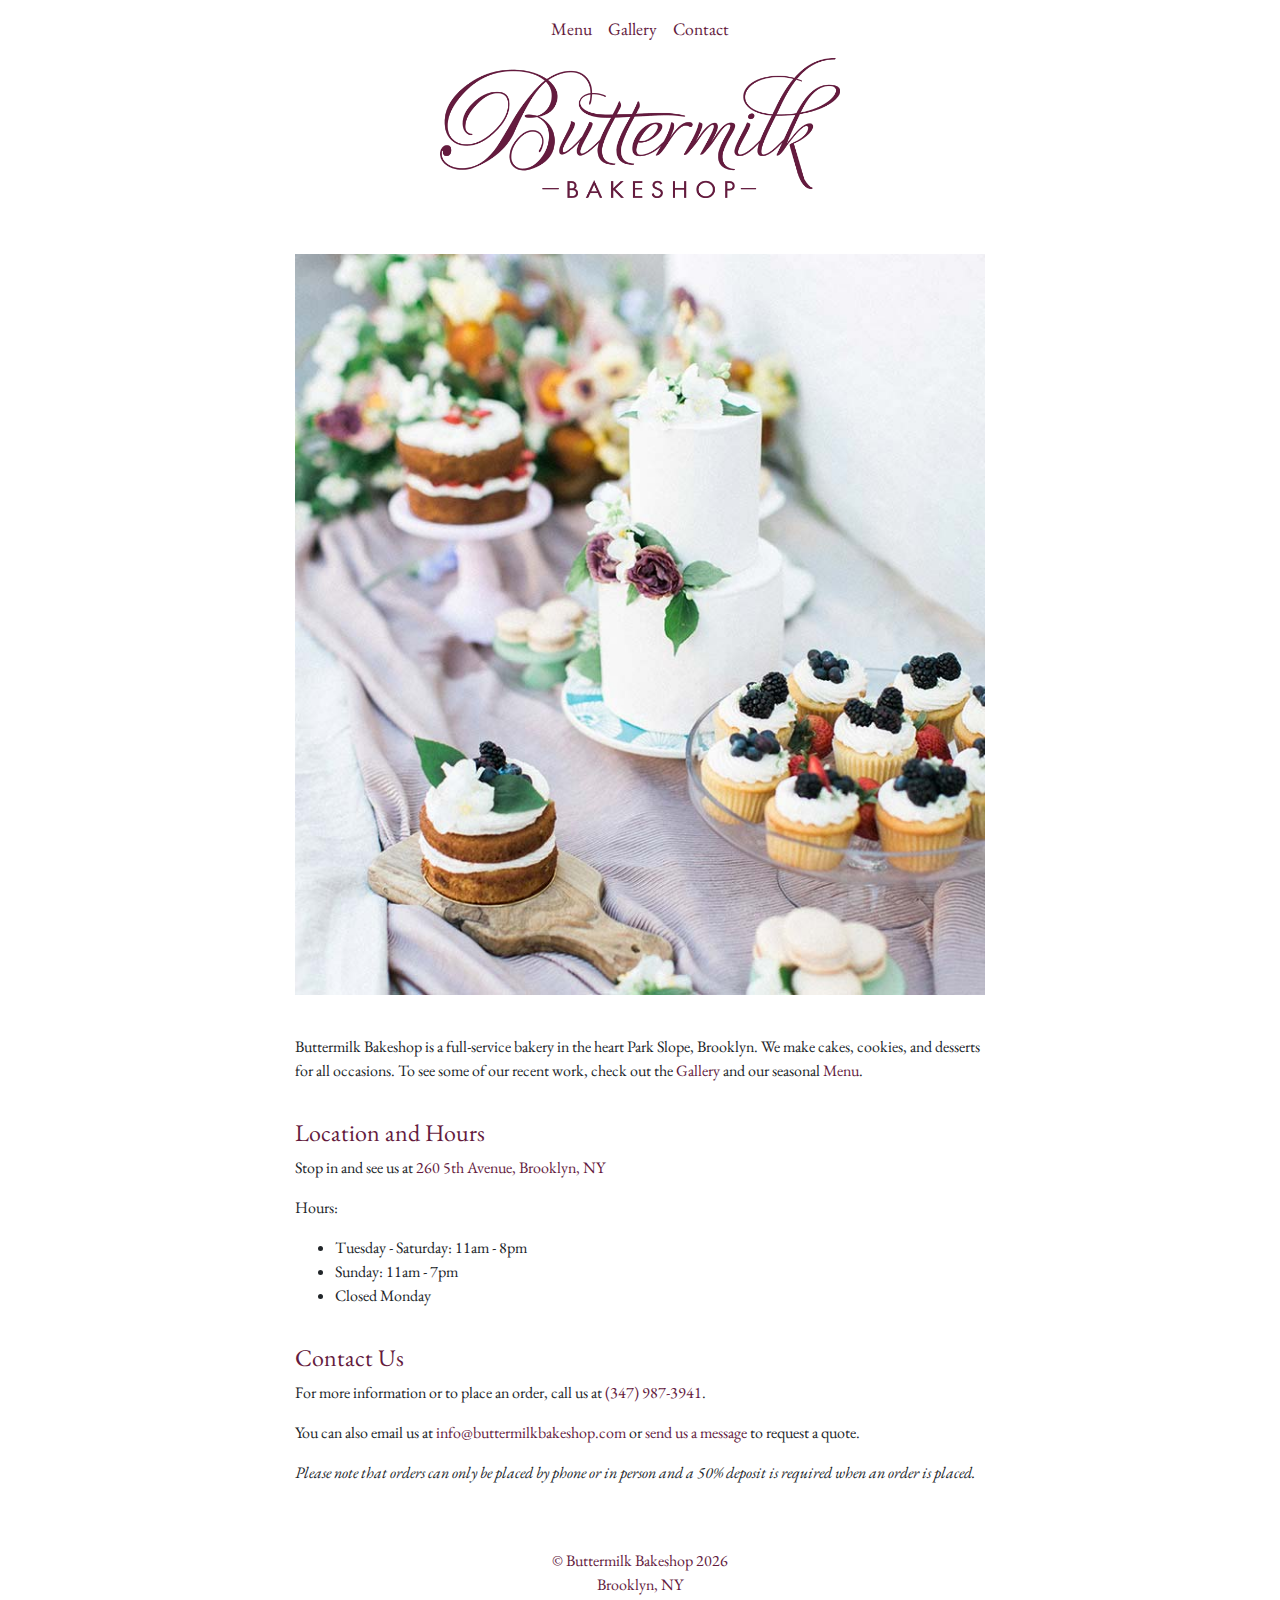
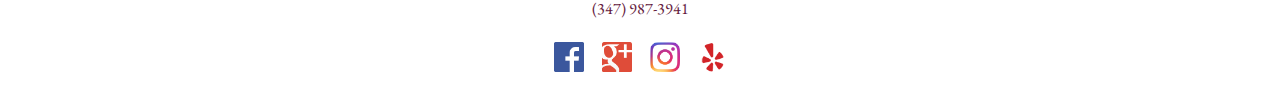
==== index.html @ 56585eae "removed easter passover menu" ====
<!doctype html>
<html lang="en">
  <head>

    <!-- Global site tag (gtag.js) - Google Analytics -->
    <script async src="https://www.googletagmanager.com/gtag/js?id=UA-129051771-1"></script>
    <script>
    window.dataLayer = window.dataLayer || [];
    function gtag(){dataLayer.push(arguments);}
    gtag('js', new Date());
    gtag('config', 'UA-129051771-1');
    </script>

    <meta charset="utf-8">
    <meta name="viewport" content="width=device-width, initial-scale=1, shrink-to-fit=no">
    <meta name="description" content="Buttermilk Bakeshop is a full-service bakery in the heart Park Slope, Brooklyn. We make cakes, cookies, and desserts for all occasions.">
    <meta name="author" content="Buttermilk Bakeshop">
    <meta name="keywords" content="cakes,cookies,desserts,pastry,weddings,birthdays,Anniversaries,Baby showers,Corporate events,celebrations,brooklyn, manhattan,new york,park slope,gowanus,prospect heights,crown heights,carroll gardens,cobble hill,brooklyn heights,dumbo,fort greene">
    <meta name="robots" content="index,follow">
    <link rel="icon" href="assets/images/page_images/favicon_bunny.ico">

    <title>Buttermilk Bakeshop - Brooklyn, NY</title>

    <!-- Bootstrap core CSS -->
    <link href="assets/css/bootstrap.min.css" rel="stylesheet">
    <!-- Custom styles for this template -->
    <link href="assets/css/bm-custom-styles.css" rel="stylesheet">
  </head>

  <body>
    <main role="main" class="container">

        <nav class="navbar navbar-expand-sm navbar-light white mx-auto">
            <button class="navbar-toggler custom-toggler" type="button" data-toggle="collapse" data-target="#navbarsExampleDefault" aria-controls="navbarsExampleDefault" aria-expanded="false" aria-label="Toggle navigation">
              <span class="navbar-toggler-icon"></span>
            </button>
            <div class="collapse navbar-collapse" id="navbarsExampleDefault">
              <ul class="navbar-nav mr-auto">
                <li class="nav-item">
                  <a class="nav-link" href="menu.html">Menu</a>
                </li>
                <li class="nav-item">
                  <a class="nav-link" href="gallery.html">Gallery</a>
                </li>
                <li class="nav-item">
                  <a class="nav-link" href="contact.html">Contact</a>
                </li>
      
      
              </ul>
            </div>
          </nav>

      <div class="index">
        <img class="logo" src="assets/images/logos/Buttermilk_Bakeshop_Logo.gif">

        <img class ="hero" src="assets/images/page_images/hero.jpg">

        <p>Buttermilk Bakeshop is a full-service bakery in the heart Park Slope, Brooklyn. We make cakes, cookies, and desserts for all occasions. To see some of our recent work, check out the <a href="gallery.html">Gallery</a> and our seasonal <a href="menu.html">Menu</a>.
        </p>

        <h3>Location and Hours</h3>
        <p>Stop in and see us at <a href="https://goo.gl/maps/pwtKZ8zZRt32" target="_blank">260 5th Avenue, Brooklyn, NY</a></p>
        <p>Hours:</p>
        <ul>
          <li>Tuesday - Saturday: 11am - 8pm</li>
          <li>Sunday: 11am - 7pm</li>
          <li>Closed Monday</li>
        </ul>

        <h3>Contact Us</h3>
        <p>For more information or to place an order, call us at <span class="tel">(347) 987-3941</span>.</p>
        <p>You can also email us at <a href="mailto:info@buttermilkbakeshop.com" target="_blank">info@buttermilkbakeshop.com</a> or <a href="contact.html">send us a message</a> to request a quote.</p>
          <i>Please note that orders can only be placed by phone or in person and a 50% deposit is required when an order is placed.</i></p>
      </div>

    </main><!-- /.container -->

    <footer>
    <p>&copy; Buttermilk Bakeshop <script>document.write(new Date().getFullYear())</script><br>Brooklyn, NY<br>(347) 987-3941</p>
    <p>

    <a href="https://www.facebook.com/buttermilkbakeshopny/" target="_blank"><img src="assets/images/social/FB-f-Logo__blue_50.png" class="social-icons"></a>
    <a href="https://goo.gl/maps/pwtKZ8zZRt32" target="_blank"><img src="assets/images/social/Google-Logo_50.png" class="social-icons"></a>      
    <a href="https://www.instagram.com/buttermilkbakeshopny/" target="_blank"><img src="assets/images/social/IG-Logo_50.png" class="social-icons"></a>
    <a href="https://www.yelp.com/biz/buttermilk-bakeshop-brooklyn-2" target="_blank"><img src="assets/images/social/Yelp-Logo_50.png" class="social-icons"></a>
    </p> 

  </footer> 



    <!-- Bootstrap core JavaScript
    ================================================== -->
    <!-- Placed at the end of the document so the pages load faster -->
    <script src="https://code.jquery.com/jquery-3.3.1.slim.min.js" integrity="sha384-q8i/X+965DzO0rT7abK41JStQIAqVgRVzpbzo5smXKp4YfRvH+8abtTE1Pi6jizo" crossorigin="anonymous"></script>
    <script>window.jQuery || document.write('<script src="../../assets/js/vendor/jquery-slim.min.js"><\/script>')</script>
    <script src="assets/js/popper.min.js"></script>
    <script src="assets/js/bootstrap.min.js"></script>
  </body>
</html>
---- assets/css/bm-custom-styles.css ----
/* start fonts */
@import url('https://fonts.googleapis.com/css?family=EB+Garamond:300,400,400i,500,600');
/* end fonts */


/* start global styles */
body {
  font-family: 'EB Garamond', serif;
}

a {
  color: #641b3e; 
}
a:hover {
  color: #CC377E;
  text-decoration: none;
}

h1, h2, h3, h4, h5 {
  color: #641b3e; 
  font-weight: 300;
}

h1 {
  font-size: 1.75em;
}

h3 {
  font-size: 1.5em;
  margin-top: 1.5em;
}

h4 {
  font-size: 1.15em;
  margin-top: 1.25em;
}

strong {
  font-weight: 600;
}

.tel {
  color: #641b3e; 
}

.inline-icons {
  max-width: 25px;
}

/* force max width at all viewport widths */
.container {
  max-width: 720px !important;
}

img.logo {
  width: 100%;
  max-width: 400px;
  margin-left: auto;
  margin-right: auto;
  display: block;
  margin-bottom: 3.5em;
}

/* end global styles */


/* start nav styles */
/* center navbar expanded */
ul.navbar-nav {
  margin-left: auto;
  margin-right: auto;
}

li.nav-item{
  font-size: 1.1em;
}

li.active {
  font-weight: 600;
}

li.active.home-link {
  font-weight: 400;
}

li.active a.nav-link:hover {
  color: #641b3e !important;
  text-decoration: none;
}

button.custom-toggler{
  margin-bottom: 1.5em;
}

button[aria-expanded="true"] {
  margin-bottom: 0em;
}


/* hamburger menu colors */

.navbar-light .navbar-toggler {
  border-color: rgb(100, 27, 62,.8);
}

.custom-toggler .navbar-toggler-icon {
  background-image: url("data:image/svg+xml;charset=utf8,%3Csvg viewBox='0 0 32 32' xmlns='http://www.w3.org/2000/svg'%3E%3Cpath stroke='rgb(100, 27, 62)' stroke-width='2' stroke-linecap='round' stroke-miterlimit='10' d='M4 8h24M4 16h24M4 24h24'/%3E%3C/svg%3E");
}

/* sets the width of the nav button */
button.navbar-toggler.custom-toggler {
  margin-left: auto;
}

button.navbar-toggler.custom-toggler.collapsed {
  margin-bottom: 2em !important;
}

/* nav link colors */
a.nav-link {
  color: #641b3e !important;  
}
a.nav-link:hover {
  color: #CC377E !important;
  text-decoration: none;
}
/* end nav styles */


/* start index page only styles */

img.hero {
  width: 100%;
  margin-left: auto;
  margin-right: auto;
  display: block;
  margin-bottom: 2.5em;
}

.index_menu_banner {
  text-align: center;
  font-size: 1.7em;
  margin-bottom: 2em;
  font-weight: 500;
}


/* end index page only styles */


/* start menu page only styles */
h1.menus {
  margin-bottom: -.25em;
}

p.menu-pdf-link {
  font-size: 1.4em;
  margin-top: 1em;
  margin-bottom: 1em;
  font-weight: 500;
}


.menu_images {
  width: 100%;
  margin-top: 1em;
}

.menu-toc {
  font-size: 1.1em;
  padding-left: 0;
  list-style-type: none;
  margin-top: .75em;
  margin-bottom: 1em;
}

/* end menu page only styles */



/* start footer styles */
footer {
  text-align: center;
  color: #641b3e; 
  margin-top: 4em;

}

footer .social-icons {
  height: 30px;
  width: 30px;
  margin-left: 8px;
  margin-right: 7px;
  margin-top: 5px;
  margin-bottom: 20px;
}
/* end footer styles */


/* start form styles */
.text_inputs {
  width: 350px;
  border-width: 1px;
  border-style: solid;
  border-color: #0000003d;
}

.text_inputs_small {
  width: 100px;
  border-width: 1px;
  border-style: solid;
  border-color:#0000003d;
}

/* shrink input form fields portrait phones */
@media (max-width: 400px) {
.text_inputs {
  width: 250px;
}
}

.form_submit_button {
    background-color: #fff; 
    border: 1px;
    border-style: solid;
    border-color: #641b3e;
    color: #641b3e;
    padding: .7em 1.7em;
    text-align: center;
    text-decoration: none;
    display: inline-block;
}

.form_submit_button:hover {
    color: #9F4F6F;
    border-color: #9F4F6F;
}

/* end form styles */
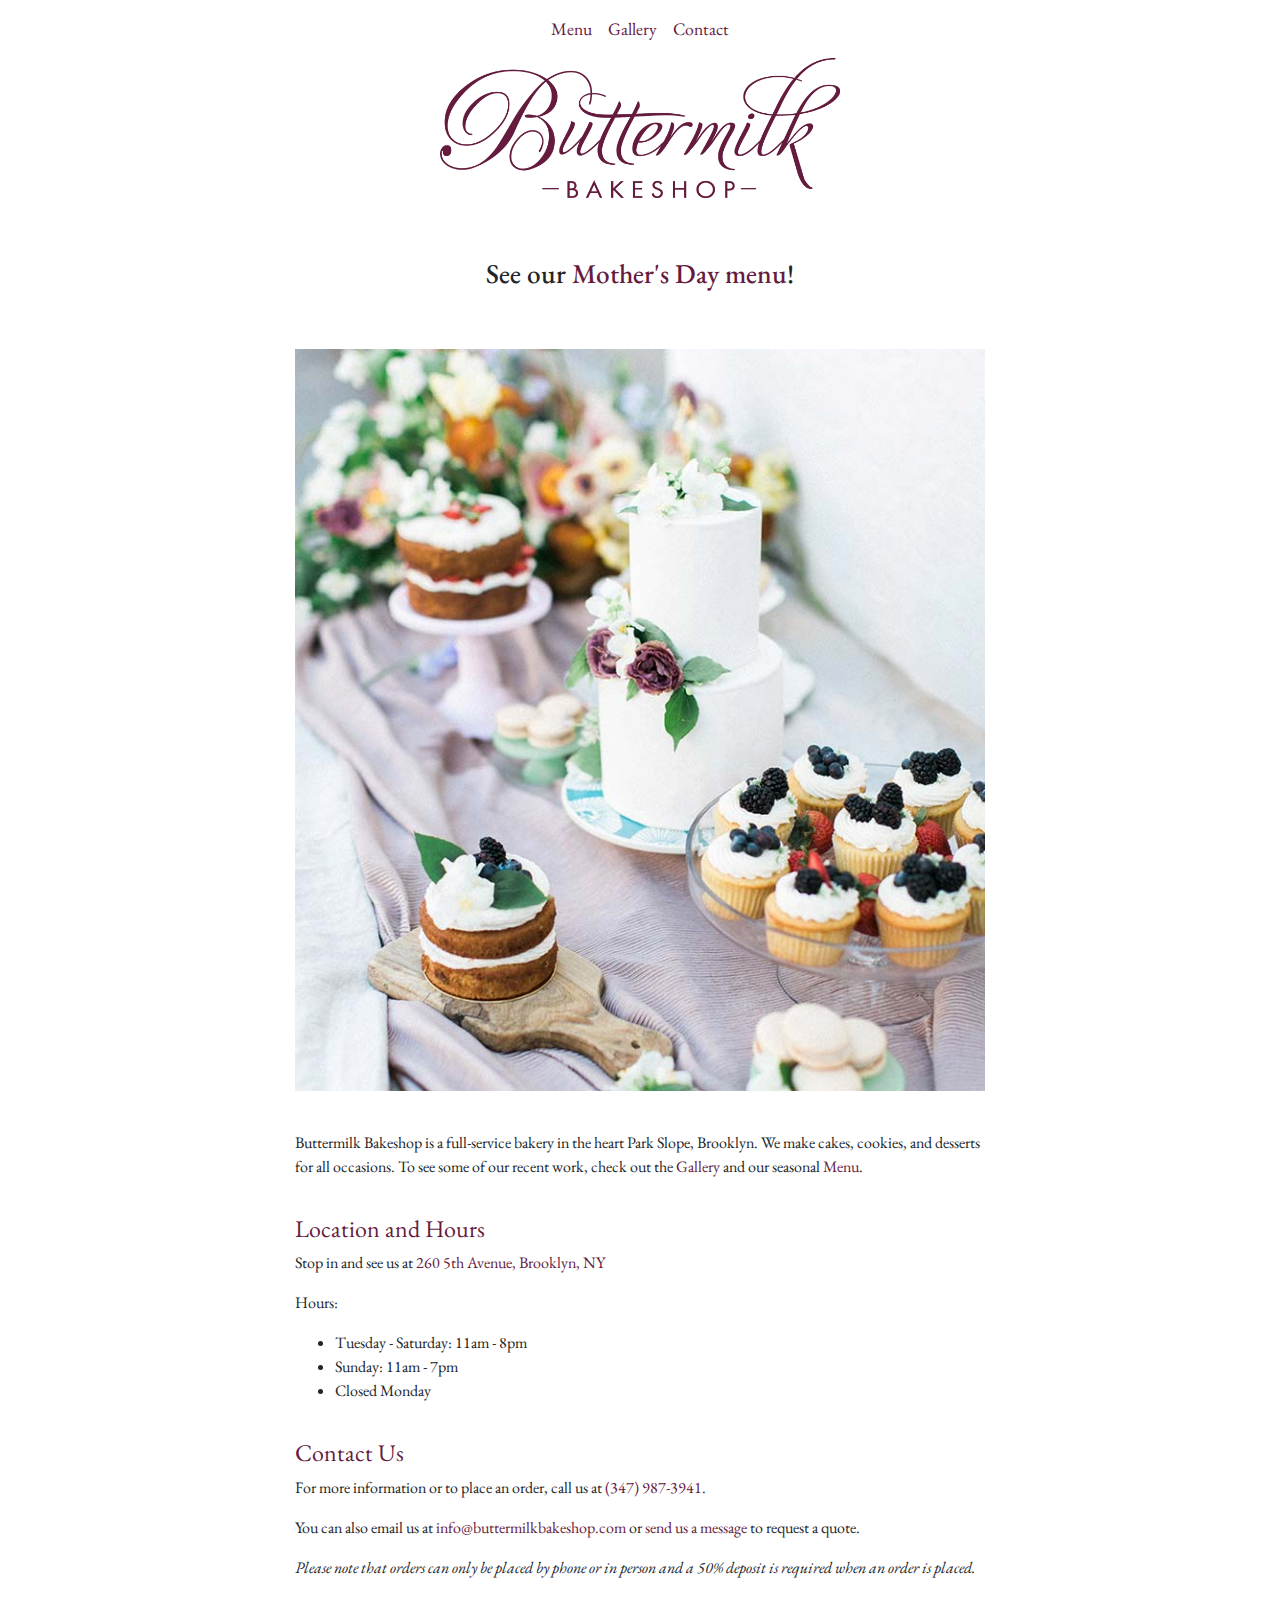
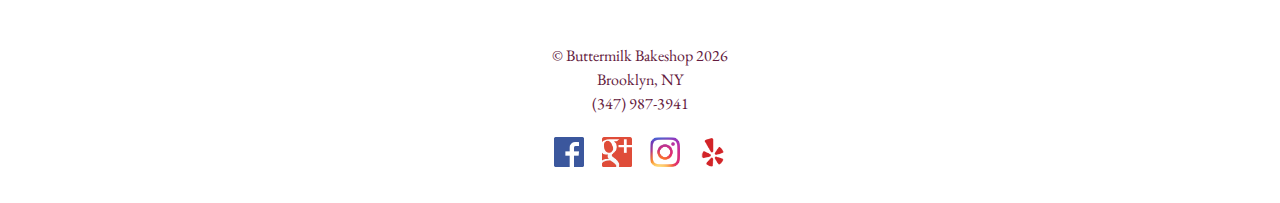
==== commit 11dfeaa4: "added mothers day menu" ====
--- a/index.html
+++ b/index.html
@@ -54,6 +54,10 @@
       <div class="index">
         <img class="logo" src="assets/images/logos/Buttermilk_Bakeshop_Logo.gif">
 
+        <p class="index_menu_banner">
+          See our <a href="assets/menus/Buttermilk_Bakeshop_Mothers_Day_Menu_2019.pdf", target="_blank"> Mother's Day menu</a>!
+        </p>
+
         <img class ="hero" src="assets/images/page_images/hero.jpg">
 
         <p>Buttermilk Bakeshop is a full-service bakery in the heart Park Slope, Brooklyn. We make cakes, cookies, and desserts for all occasions. To see some of our recent work, check out the <a href="gallery.html">Gallery</a> and our seasonal <a href="menu.html">Menu</a>.
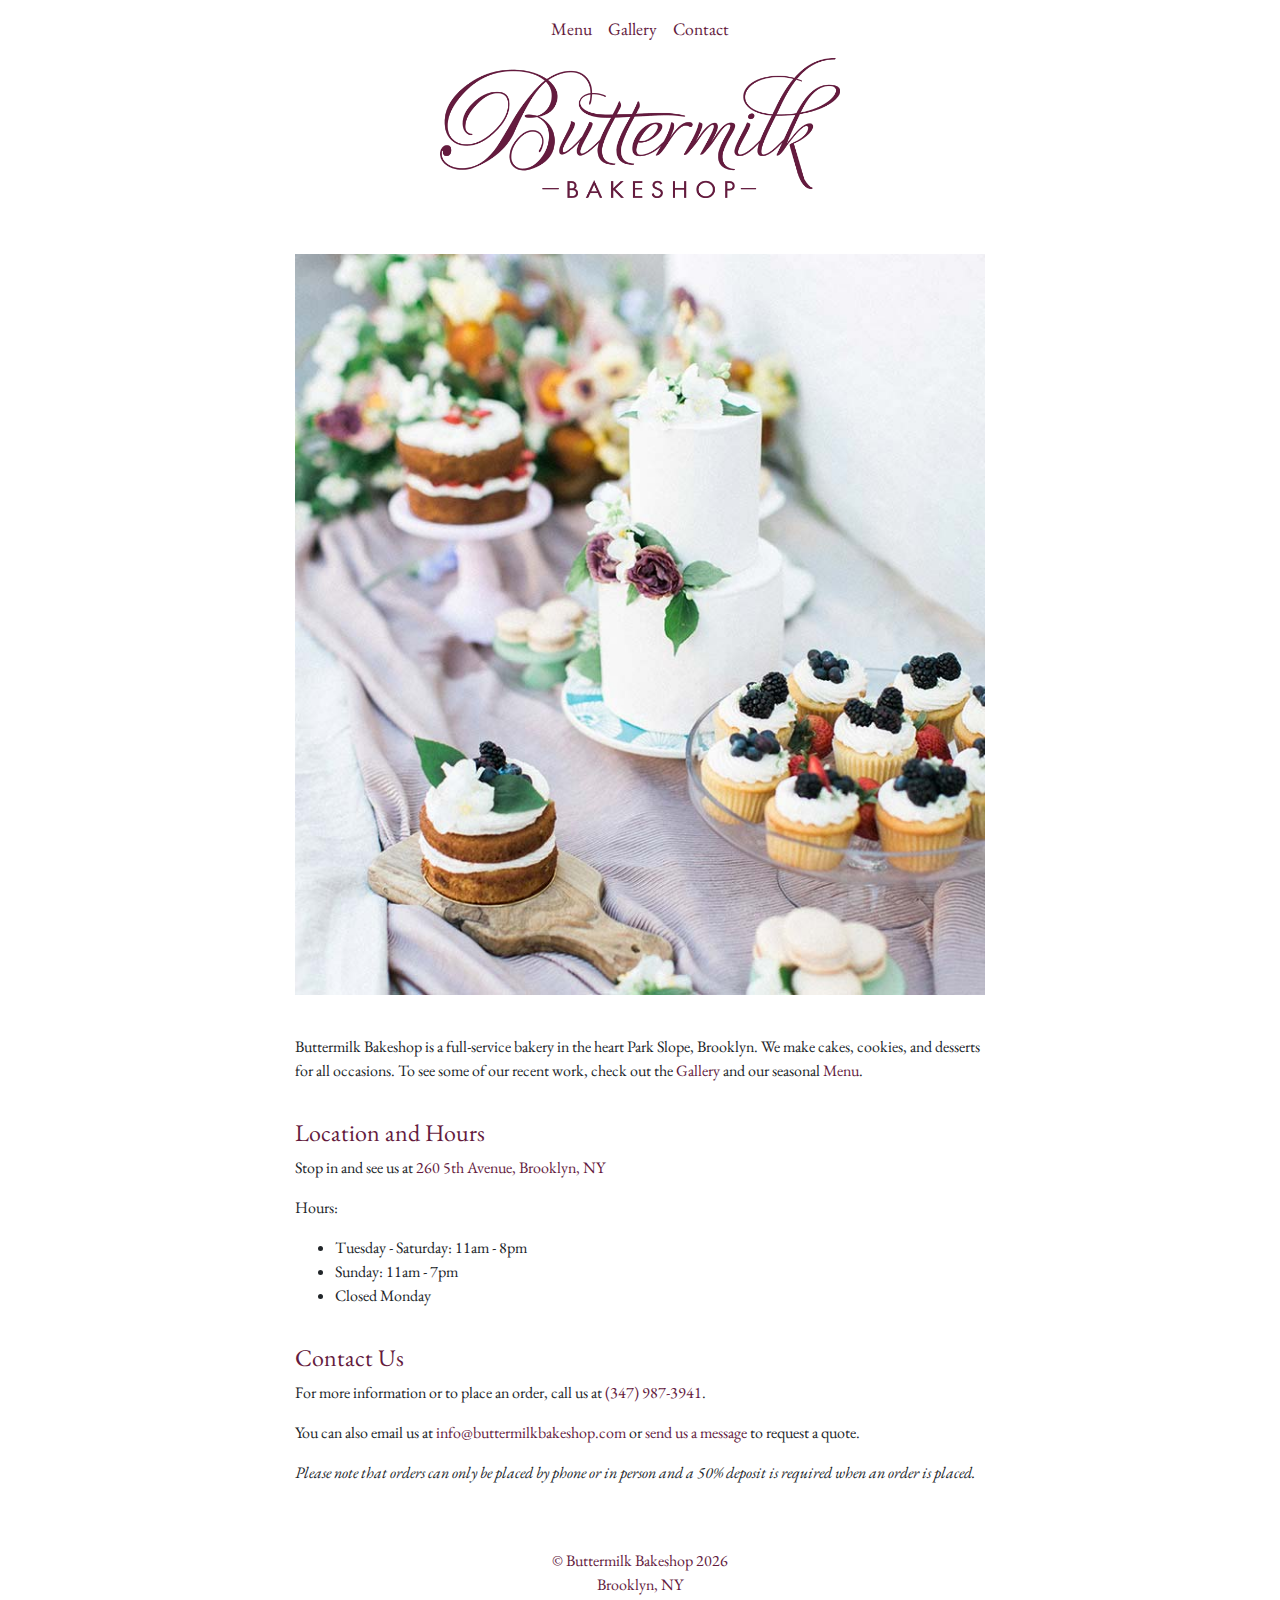
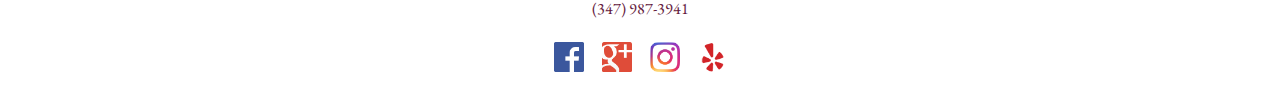
==== commit 220c823c: "removed mothers day menu" ====
--- a/index.html
+++ b/index.html
@@ -54,10 +54,7 @@
       <div class="index">
         <img class="logo" src="assets/images/logos/Buttermilk_Bakeshop_Logo.gif">
 
-        <p class="index_menu_banner">
-          See our <a href="assets/menus/Buttermilk_Bakeshop_Mothers_Day_Menu_2019.pdf", target="_blank"> Mother's Day menu</a>!
-        </p>
-
+      
         <img class ="hero" src="assets/images/page_images/hero.jpg">
 
         <p>Buttermilk Bakeshop is a full-service bakery in the heart Park Slope, Brooklyn. We make cakes, cookies, and desserts for all occasions. To see some of our recent work, check out the <a href="gallery.html">Gallery</a> and our seasonal <a href="menu.html">Menu</a>.
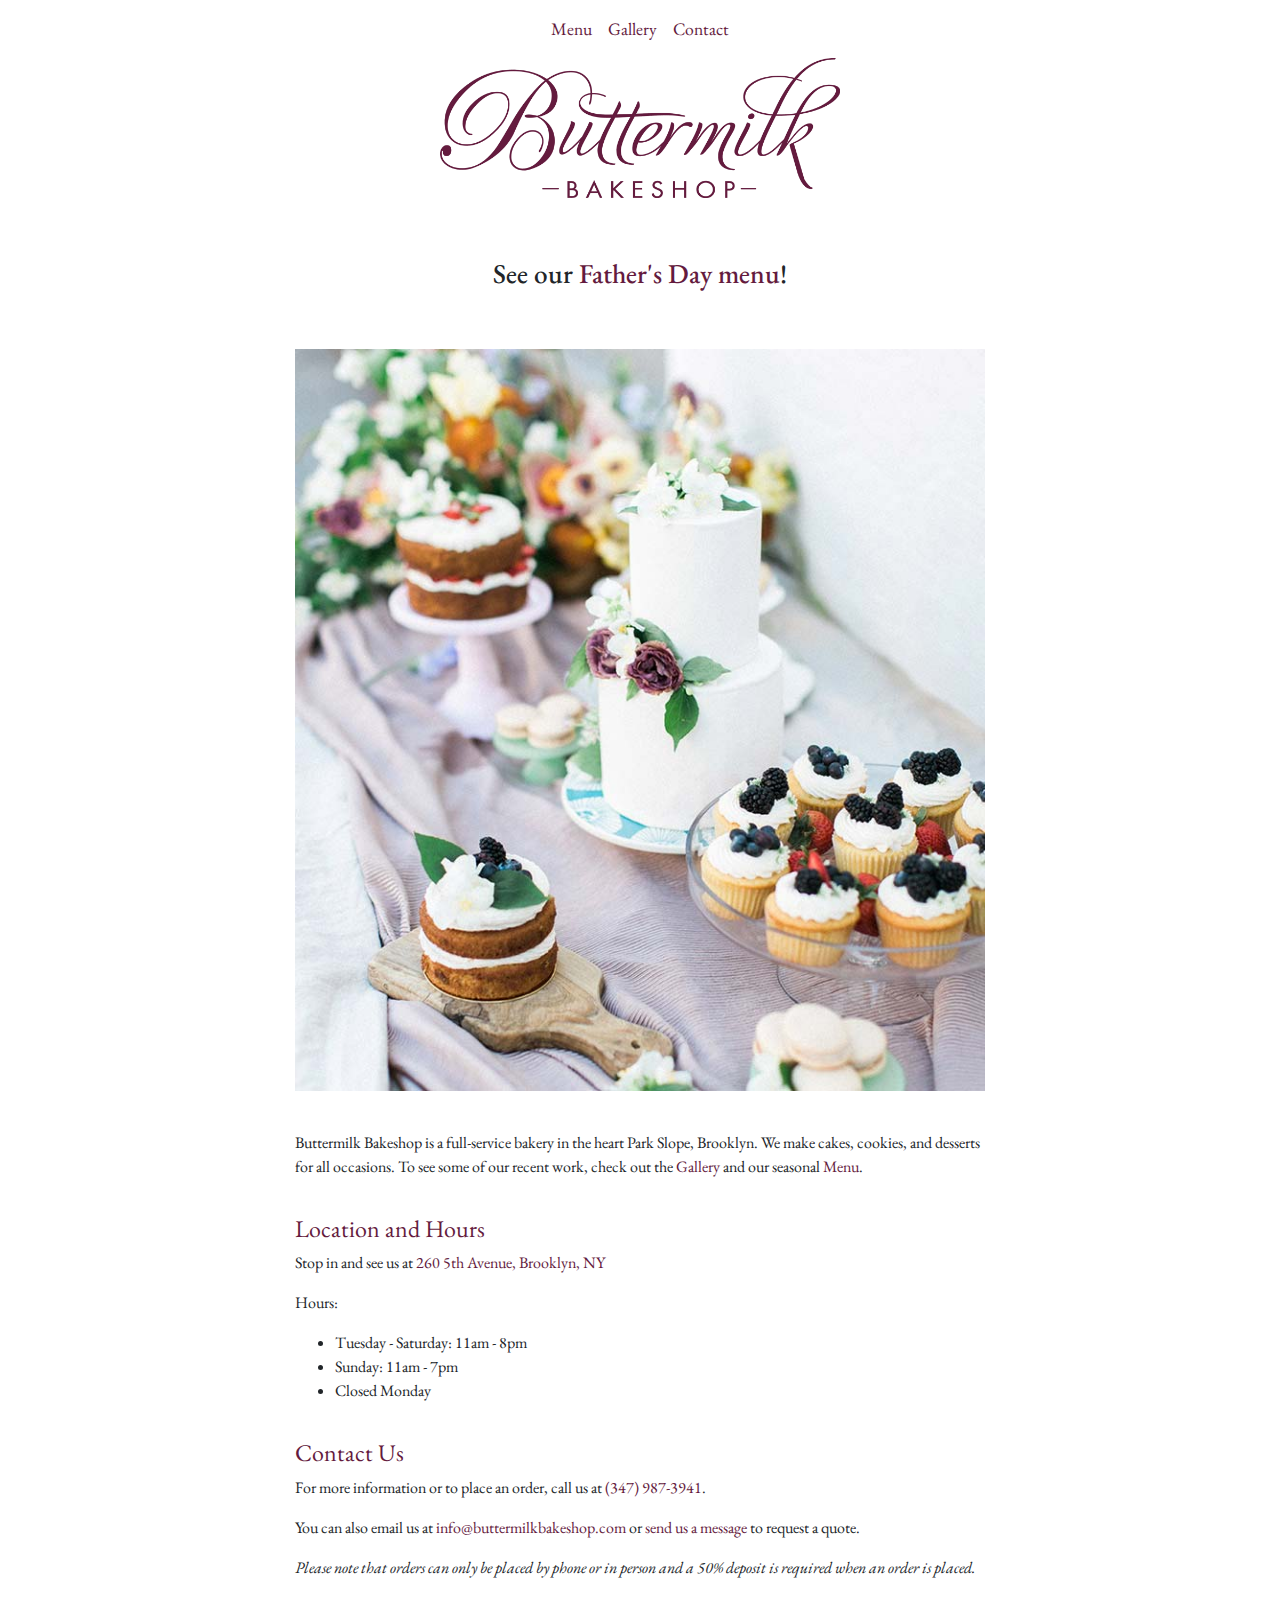
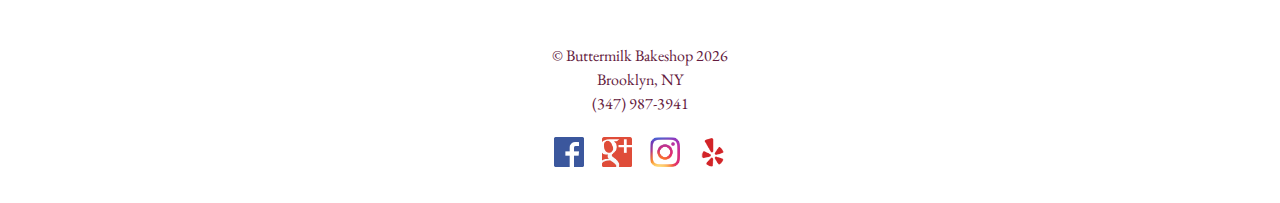
==== commit f025be2f: "added fathers day menu" ====
--- a/index.html
+++ b/index.html
@@ -54,6 +54,10 @@
       <div class="index">
         <img class="logo" src="assets/images/logos/Buttermilk_Bakeshop_Logo.gif">
 
+        <p class="index_menu_banner">
+          See our <a href="assets/menus/Buttermilk_Bakeshop_Fathers_Day_Menu_2019.pdf", target="_blank"> Father's Day menu</a>!
+        </p>
+
       
         <img class ="hero" src="assets/images/page_images/hero.jpg">
 
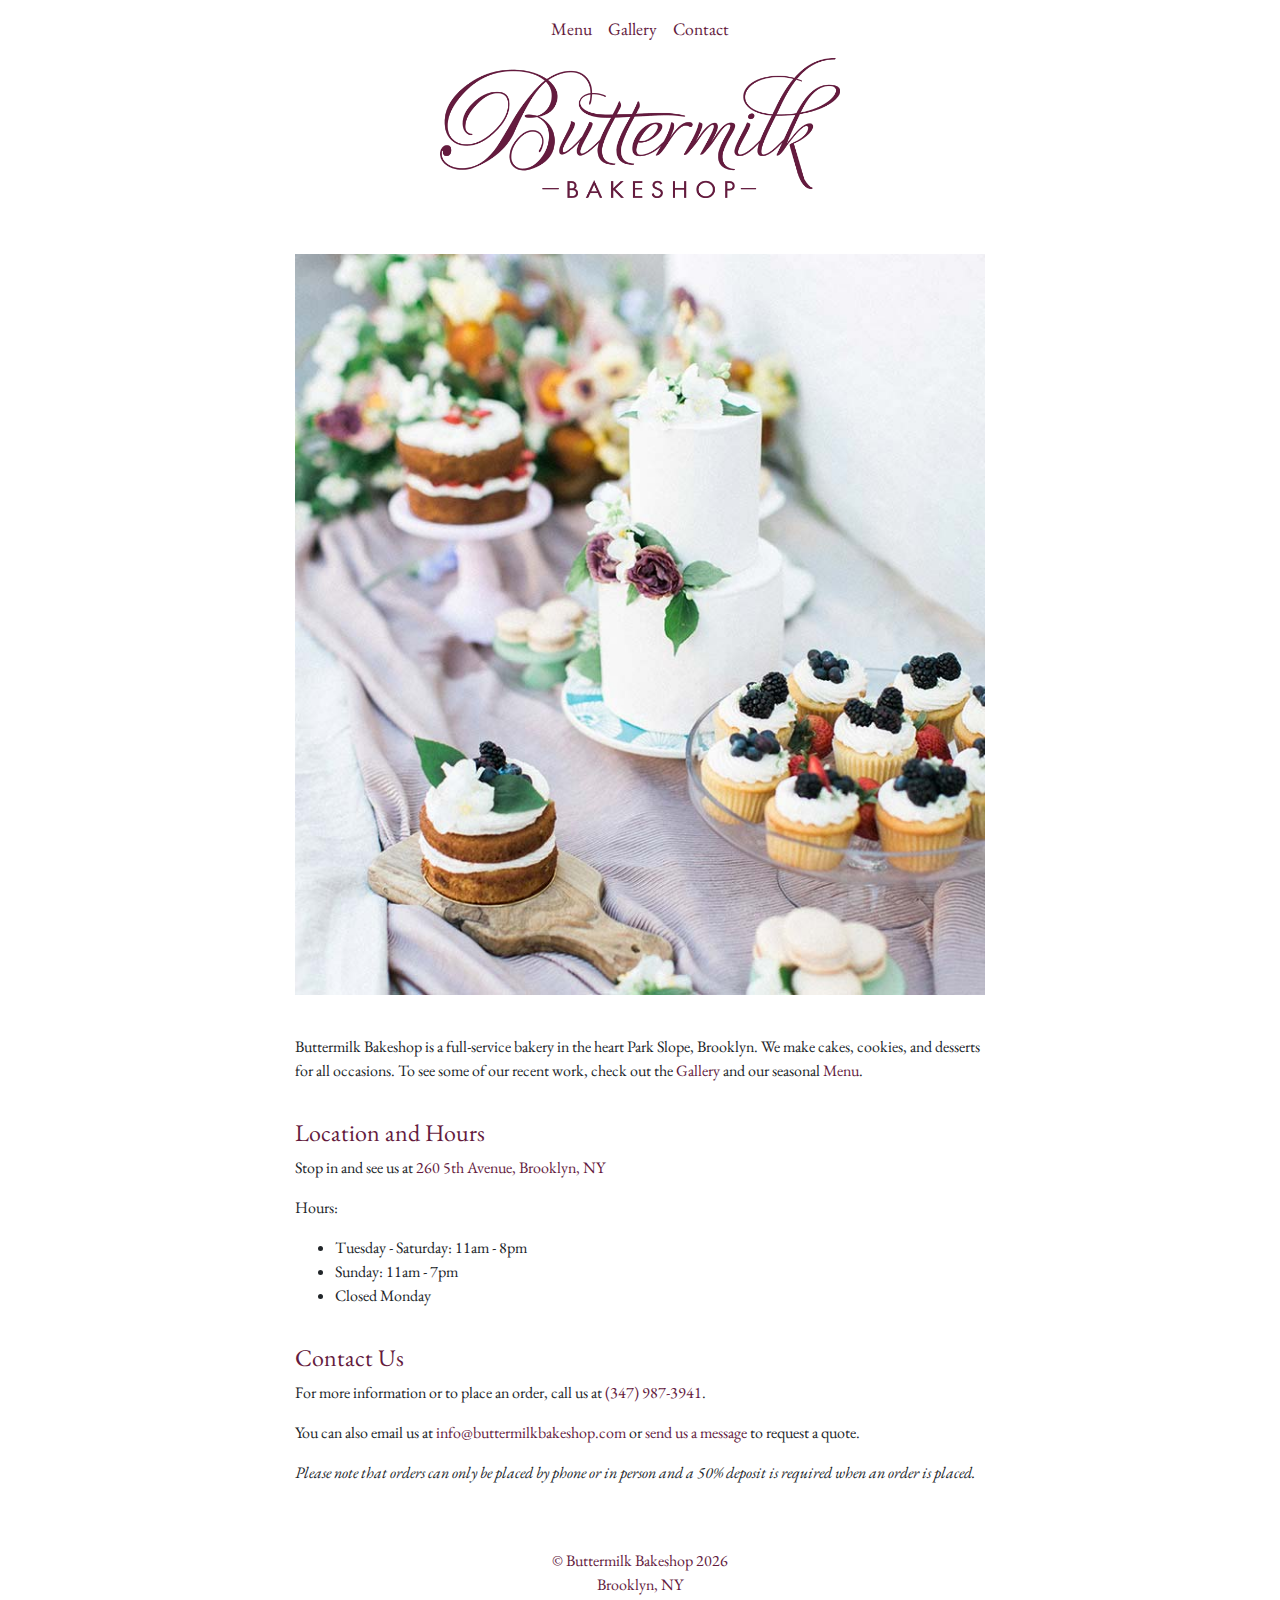
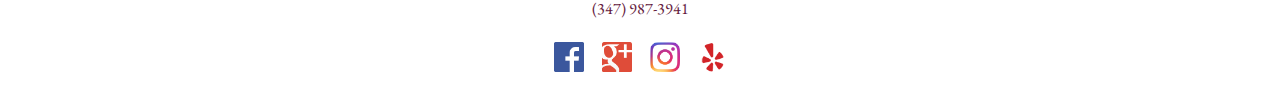
==== commit 909d54c6: "removed fathers day menu" ====
--- a/index.html
+++ b/index.html
@@ -54,9 +54,6 @@
       <div class="index">
         <img class="logo" src="assets/images/logos/Buttermilk_Bakeshop_Logo.gif">
 
-        <p class="index_menu_banner">
-          See our <a href="assets/menus/Buttermilk_Bakeshop_Fathers_Day_Menu_2019.pdf", target="_blank"> Father's Day menu</a>!
-        </p>
 
       
         <img class ="hero" src="assets/images/page_images/hero.jpg">
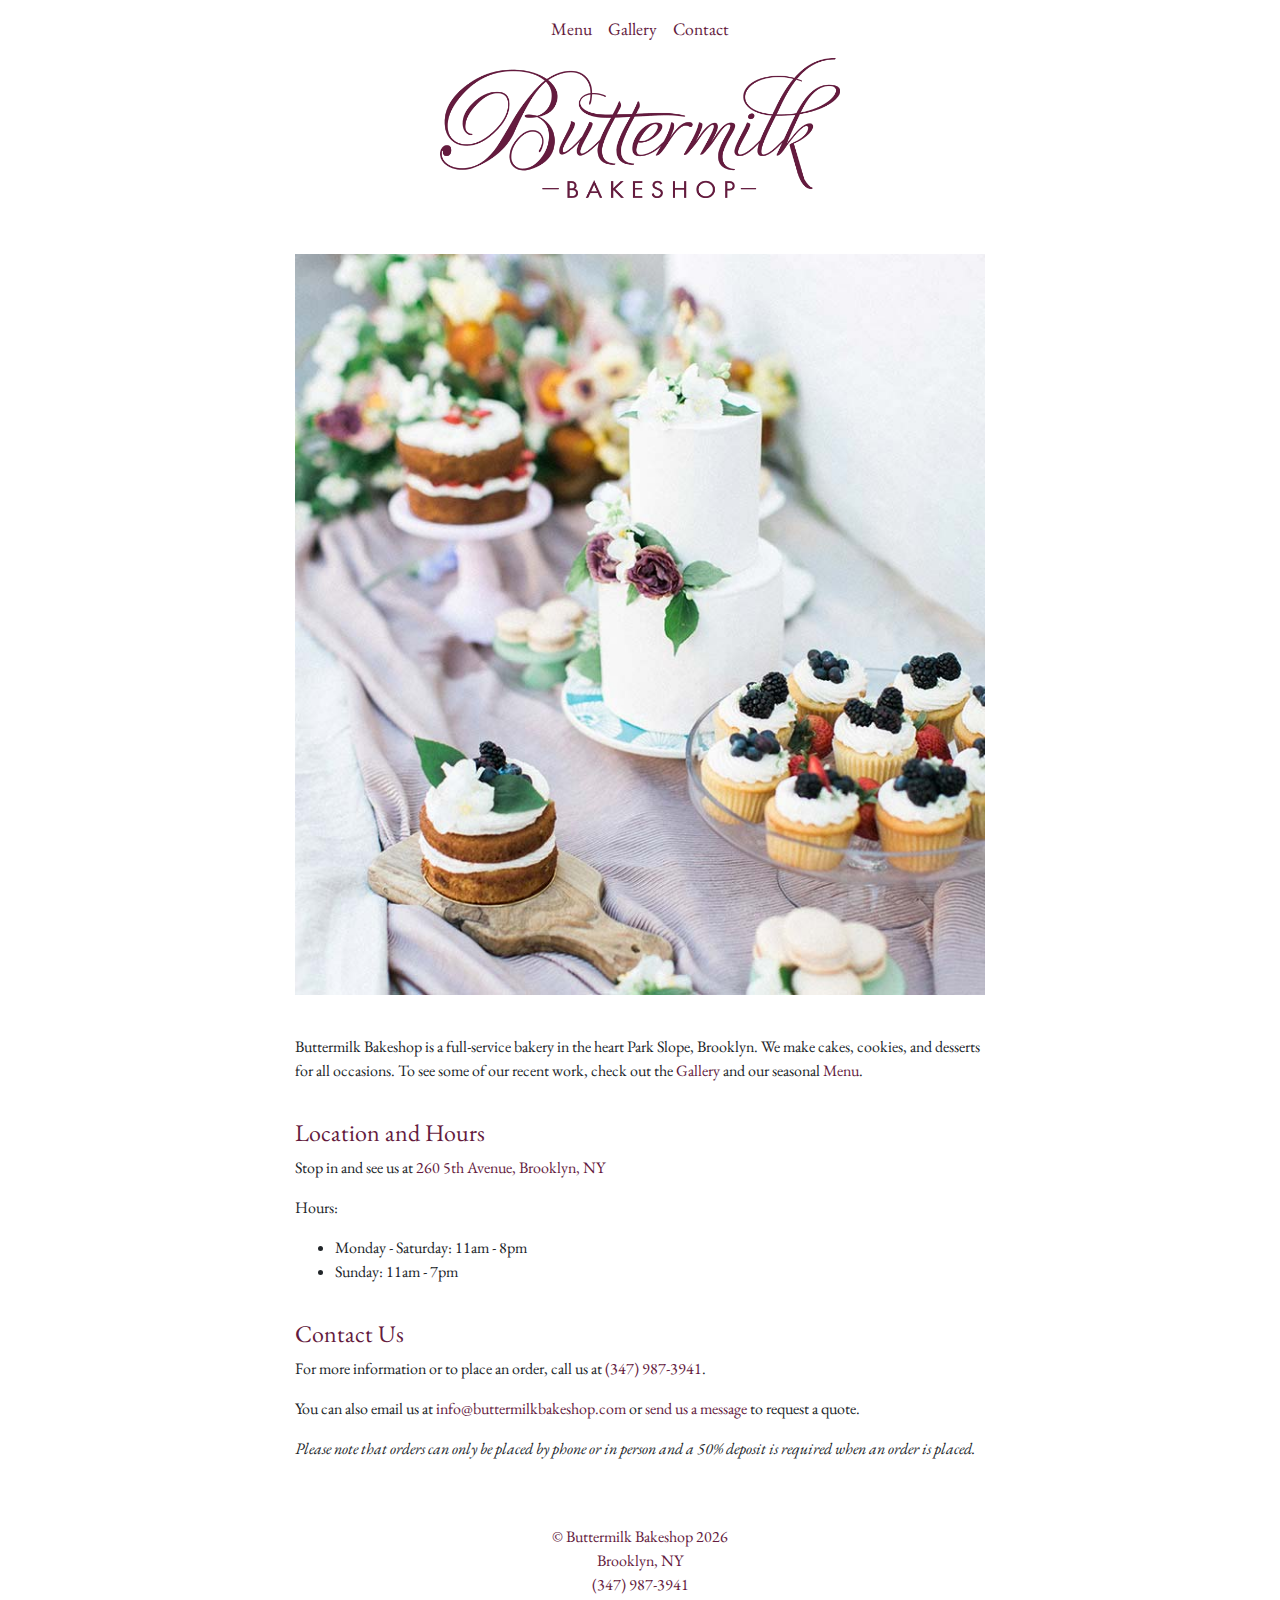
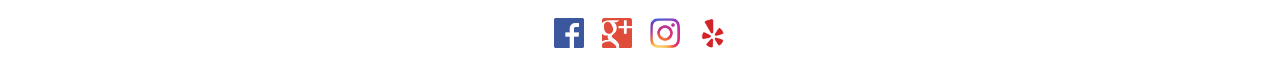
==== commit bcb65fb1: "Open Mondays on index" ====
--- a/index.html
+++ b/index.html
@@ -65,9 +65,8 @@
         <p>Stop in and see us at <a href="https://goo.gl/maps/pwtKZ8zZRt32" target="_blank">260 5th Avenue, Brooklyn, NY</a></p>
         <p>Hours:</p>
         <ul>
-          <li>Tuesday - Saturday: 11am - 8pm</li>
+          <li>Monday - Saturday: 11am - 8pm</li>
           <li>Sunday: 11am - 7pm</li>
-          <li>Closed Monday</li>
         </ul>
 
         <h3>Contact Us</h3>
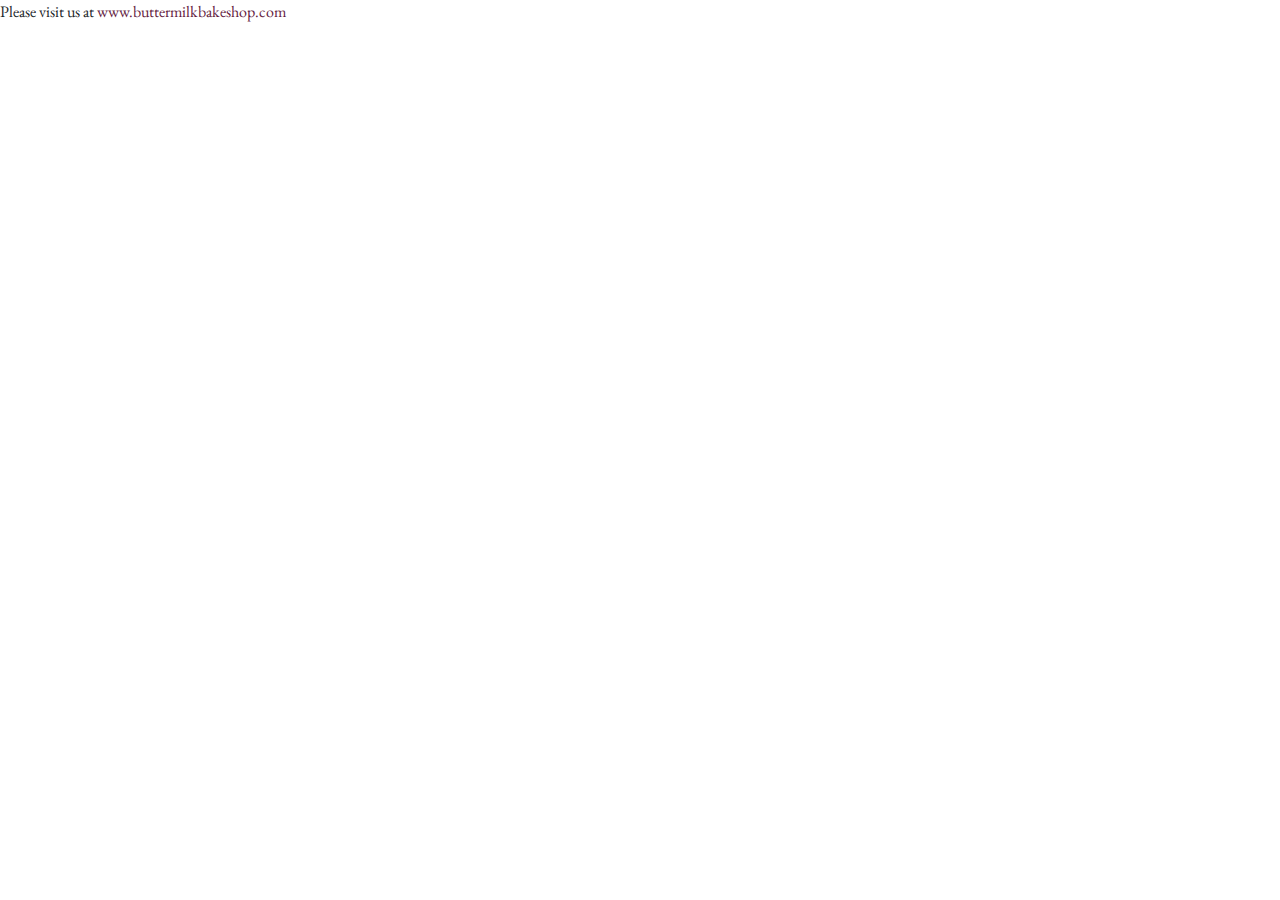
==== commit 10a9d7d9: "removed old site content to move to squarespace" ====
--- a/index.html
+++ b/index.html
@@ -2,21 +2,8 @@
 <html lang="en">
   <head>
 
-    <!-- Global site tag (gtag.js) - Google Analytics -->
-    <script async src="https://www.googletagmanager.com/gtag/js?id=UA-129051771-1"></script>
-    <script>
-    window.dataLayer = window.dataLayer || [];
-    function gtag(){dataLayer.push(arguments);}
-    gtag('js', new Date());
-    gtag('config', 'UA-129051771-1');
-    </script>
 
     <meta charset="utf-8">
-    <meta name="viewport" content="width=device-width, initial-scale=1, shrink-to-fit=no">
-    <meta name="description" content="Buttermilk Bakeshop is a full-service bakery in the heart Park Slope, Brooklyn. We make cakes, cookies, and desserts for all occasions.">
-    <meta name="author" content="Buttermilk Bakeshop">
-    <meta name="keywords" content="cakes,cookies,desserts,pastry,weddings,birthdays,Anniversaries,Baby showers,Corporate events,celebrations,brooklyn, manhattan,new york,park slope,gowanus,prospect heights,crown heights,carroll gardens,cobble hill,brooklyn heights,dumbo,fort greene">
-    <meta name="robots" content="index,follow">
     <link rel="icon" href="assets/images/page_images/favicon_bunny.ico">
 
     <title>Buttermilk Bakeshop - Brooklyn, NY</title>
@@ -28,75 +15,6 @@
   </head>
 
   <body>
-    <main role="main" class="container">
-
-        <nav class="navbar navbar-expand-sm navbar-light white mx-auto">
-            <button class="navbar-toggler custom-toggler" type="button" data-toggle="collapse" data-target="#navbarsExampleDefault" aria-controls="navbarsExampleDefault" aria-expanded="false" aria-label="Toggle navigation">
-              <span class="navbar-toggler-icon"></span>
-            </button>
-            <div class="collapse navbar-collapse" id="navbarsExampleDefault">
-              <ul class="navbar-nav mr-auto">
-                <li class="nav-item">
-                  <a class="nav-link" href="menu.html">Menu</a>
-                </li>
-                <li class="nav-item">
-                  <a class="nav-link" href="gallery.html">Gallery</a>
-                </li>
-                <li class="nav-item">
-                  <a class="nav-link" href="contact.html">Contact</a>
-                </li>
-      
-      
-              </ul>
-            </div>
-          </nav>
-
-      <div class="index">
-        <img class="logo" src="assets/images/logos/Buttermilk_Bakeshop_Logo.gif">
-
-
-      
-        <img class ="hero" src="assets/images/page_images/hero.jpg">
-
-        <p>Buttermilk Bakeshop is a full-service bakery in the heart Park Slope, Brooklyn. We make cakes, cookies, and desserts for all occasions. To see some of our recent work, check out the <a href="gallery.html">Gallery</a> and our seasonal <a href="menu.html">Menu</a>.
-        </p>
-
-        <h3>Location and Hours</h3>
-        <p>Stop in and see us at <a href="https://goo.gl/maps/pwtKZ8zZRt32" target="_blank">260 5th Avenue, Brooklyn, NY</a></p>
-        <p>Hours:</p>
-        <ul>
-          <li>Monday - Saturday: 11am - 8pm</li>
-          <li>Sunday: 11am - 7pm</li>
-        </ul>
-
-        <h3>Contact Us</h3>
-        <p>For more information or to place an order, call us at <span class="tel">(347) 987-3941</span>.</p>
-        <p>You can also email us at <a href="mailto:info@buttermilkbakeshop.com" target="_blank">info@buttermilkbakeshop.com</a> or <a href="contact.html">send us a message</a> to request a quote.</p>
-          <i>Please note that orders can only be placed by phone or in person and a 50% deposit is required when an order is placed.</i></p>
-      </div>
-
-    </main><!-- /.container -->
-
-    <footer>
-    <p>&copy; Buttermilk Bakeshop <script>document.write(new Date().getFullYear())</script><br>Brooklyn, NY<br>(347) 987-3941</p>
-    <p>
-
-    <a href="https://www.facebook.com/buttermilkbakeshopny/" target="_blank"><img src="assets/images/social/FB-f-Logo__blue_50.png" class="social-icons"></a>
-    <a href="https://goo.gl/maps/pwtKZ8zZRt32" target="_blank"><img src="assets/images/social/Google-Logo_50.png" class="social-icons"></a>      
-    <a href="https://www.instagram.com/buttermilkbakeshopny/" target="_blank"><img src="assets/images/social/IG-Logo_50.png" class="social-icons"></a>
-    <a href="https://www.yelp.com/biz/buttermilk-bakeshop-brooklyn-2" target="_blank"><img src="assets/images/social/Yelp-Logo_50.png" class="social-icons"></a>
-    </p> 
-
-  </footer> 
-
-
-
-    <!-- Bootstrap core JavaScript
-    ================================================== -->
-    <!-- Placed at the end of the document so the pages load faster -->
-    <script src="https://code.jquery.com/jquery-3.3.1.slim.min.js" integrity="sha384-q8i/X+965DzO0rT7abK41JStQIAqVgRVzpbzo5smXKp4YfRvH+8abtTE1Pi6jizo" crossorigin="anonymous"></script>
-    <script>window.jQuery || document.write('<script src="../../assets/js/vendor/jquery-slim.min.js"><\/script>')</script>
-    <script src="assets/js/popper.min.js"></script>
-    <script src="assets/js/bootstrap.min.js"></script>
+    <p>Please visit us at <a href="https://www.buttermilkbakeshop.com">www.buttermilkbakeshop.com</a></p>
   </body>
 </html>
